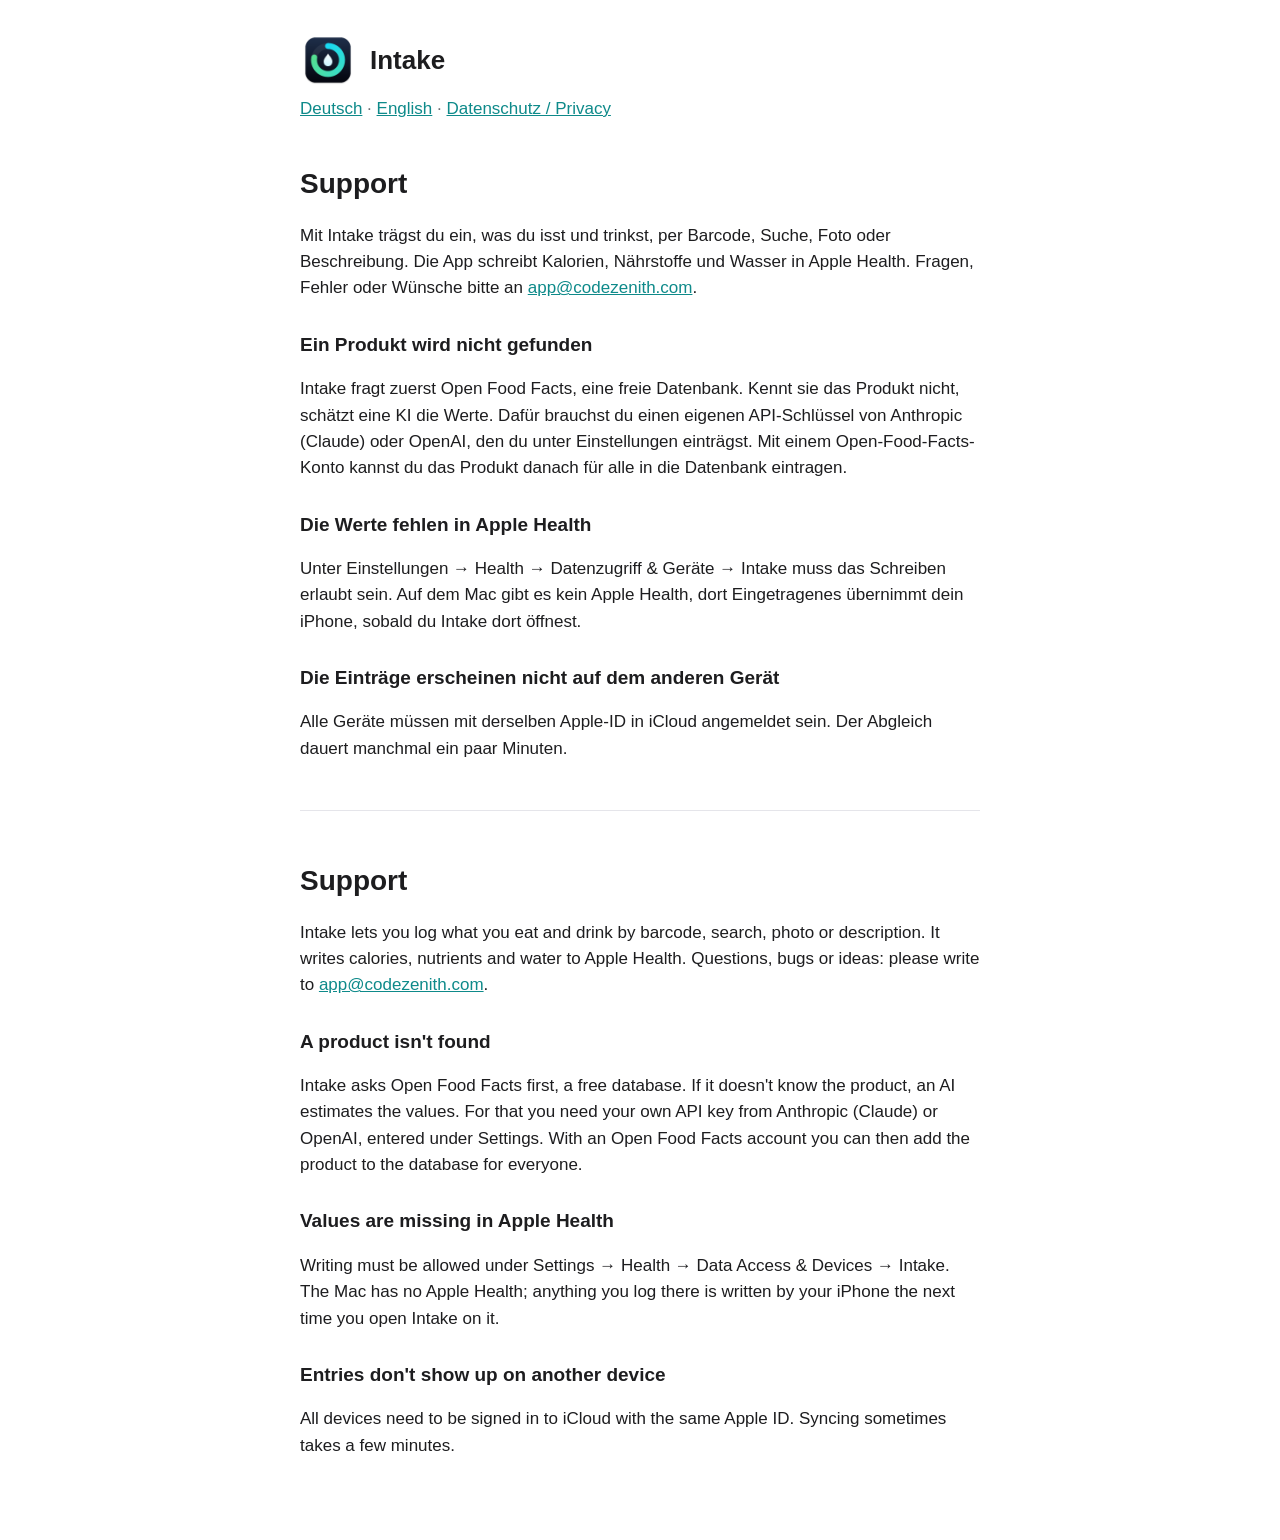
==== index.html @ ca99c467 "Support- und Datenschutzseite fuer Intake" ====
<!doctype html>
<html lang="de">
<head>
<meta charset="utf-8">
<meta name="viewport" content="width=device-width, initial-scale=1">
<title>Intake – Support</title>
<link rel="stylesheet" href="style.css">
</head>
<body>
<main>
<header><img src="icon.png" alt=""><a href="./">Intake</a></header>
<nav><a href="#de">Deutsch</a> · <a href="#en">English</a> · <a href="privacy.html">Datenschutz / Privacy</a></nav>

<section id="de" lang="de">
<h1>Support</h1>
<p>Mit Intake trägst du ein, was du isst und trinkst, per Barcode, Suche, Foto oder Beschreibung. Die App schreibt Kalorien, Nährstoffe und Wasser in Apple Health. Fragen, Fehler oder Wünsche bitte an <a href="mailto:app@codezenith.com">app@codezenith.com</a>.</p>

<h2>Ein Produkt wird nicht gefunden</h2>
<p>Intake fragt zuerst Open Food Facts, eine freie Datenbank. Kennt sie das Produkt nicht, schätzt eine KI die Werte. Dafür brauchst du einen eigenen API-Schlüssel von Anthropic (Claude) oder OpenAI, den du unter Einstellungen einträgst. Mit einem Open-Food-Facts-Konto kannst du das Produkt danach für alle in die Datenbank eintragen.</p>

<h2>Die Werte fehlen in Apple Health</h2>
<p>Unter Einstellungen → Health → Datenzugriff &amp; Geräte → Intake muss das Schreiben erlaubt sein. Auf dem Mac gibt es kein Apple Health, dort Eingetragenes übernimmt dein iPhone, sobald du Intake dort öffnest.</p>

<h2>Die Einträge erscheinen nicht auf dem anderen Gerät</h2>
<p>Alle Geräte müssen mit derselben Apple-ID in iCloud angemeldet sein. Der Abgleich dauert manchmal ein paar Minuten.</p>
</section>

<hr>

<section id="en" lang="en">
<h1>Support</h1>
<p>Intake lets you log what you eat and drink by barcode, search, photo or description. It writes calories, nutrients and water to Apple Health. Questions, bugs or ideas: please write to <a href="mailto:app@codezenith.com">app@codezenith.com</a>.</p>

<h2>A product isn't found</h2>
<p>Intake asks Open Food Facts first, a free database. If it doesn't know the product, an AI estimates the values. For that you need your own API key from Anthropic (Claude) or OpenAI, entered under Settings. With an Open Food Facts account you can then add the product to the database for everyone.</p>

<h2>Values are missing in Apple Health</h2>
<p>Writing must be allowed under Settings → Health → Data Access &amp; Devices → Intake. The Mac has no Apple Health; anything you log there is written by your iPhone the next time you open Intake on it.</p>

<h2>Entries don't show up on another device</h2>
<p>All devices need to be signed in to iCloud with the same Apple ID. Syncing sometimes takes a few minutes.</p>
</section>
</main>
</body>
</html>
---- style.css ----
:root { --bg: #ffffff; --fg: #1d1d1f; --muted: #6e6e73; --accent: #0e8a8a; --line: #e5e5ea; }
@media (prefers-color-scheme: dark) { :root { --bg: #000000; --fg: #f5f5f7; --muted: #a1a1a6; --accent: #3ee0a8; --line: #2c2c2e; } }
body { margin: 0; background: var(--bg); color: var(--fg); font: 17px/1.55 -apple-system, BlinkMacSystemFont, "Helvetica Neue", sans-serif; }
main { max-width: 680px; margin: 0 auto; padding: 32px 16px 64px; }
header { display: flex; align-items: center; gap: 14px; margin-bottom: 8px; }
header img { width: 56px; height: 56px; }
header a { color: inherit; text-decoration: none; font-size: 26px; font-weight: 600; }
nav { margin: 8px 0 32px; color: var(--muted); }
nav a, p a { color: var(--accent); }
h1 { font-size: 28px; margin: 40px 0 4px; }
h2 { font-size: 19px; margin: 28px 0 4px; }
hr { border: 0; border-top: 1px solid var(--line); margin: 48px 0; }
.muted { color: var(--muted); }
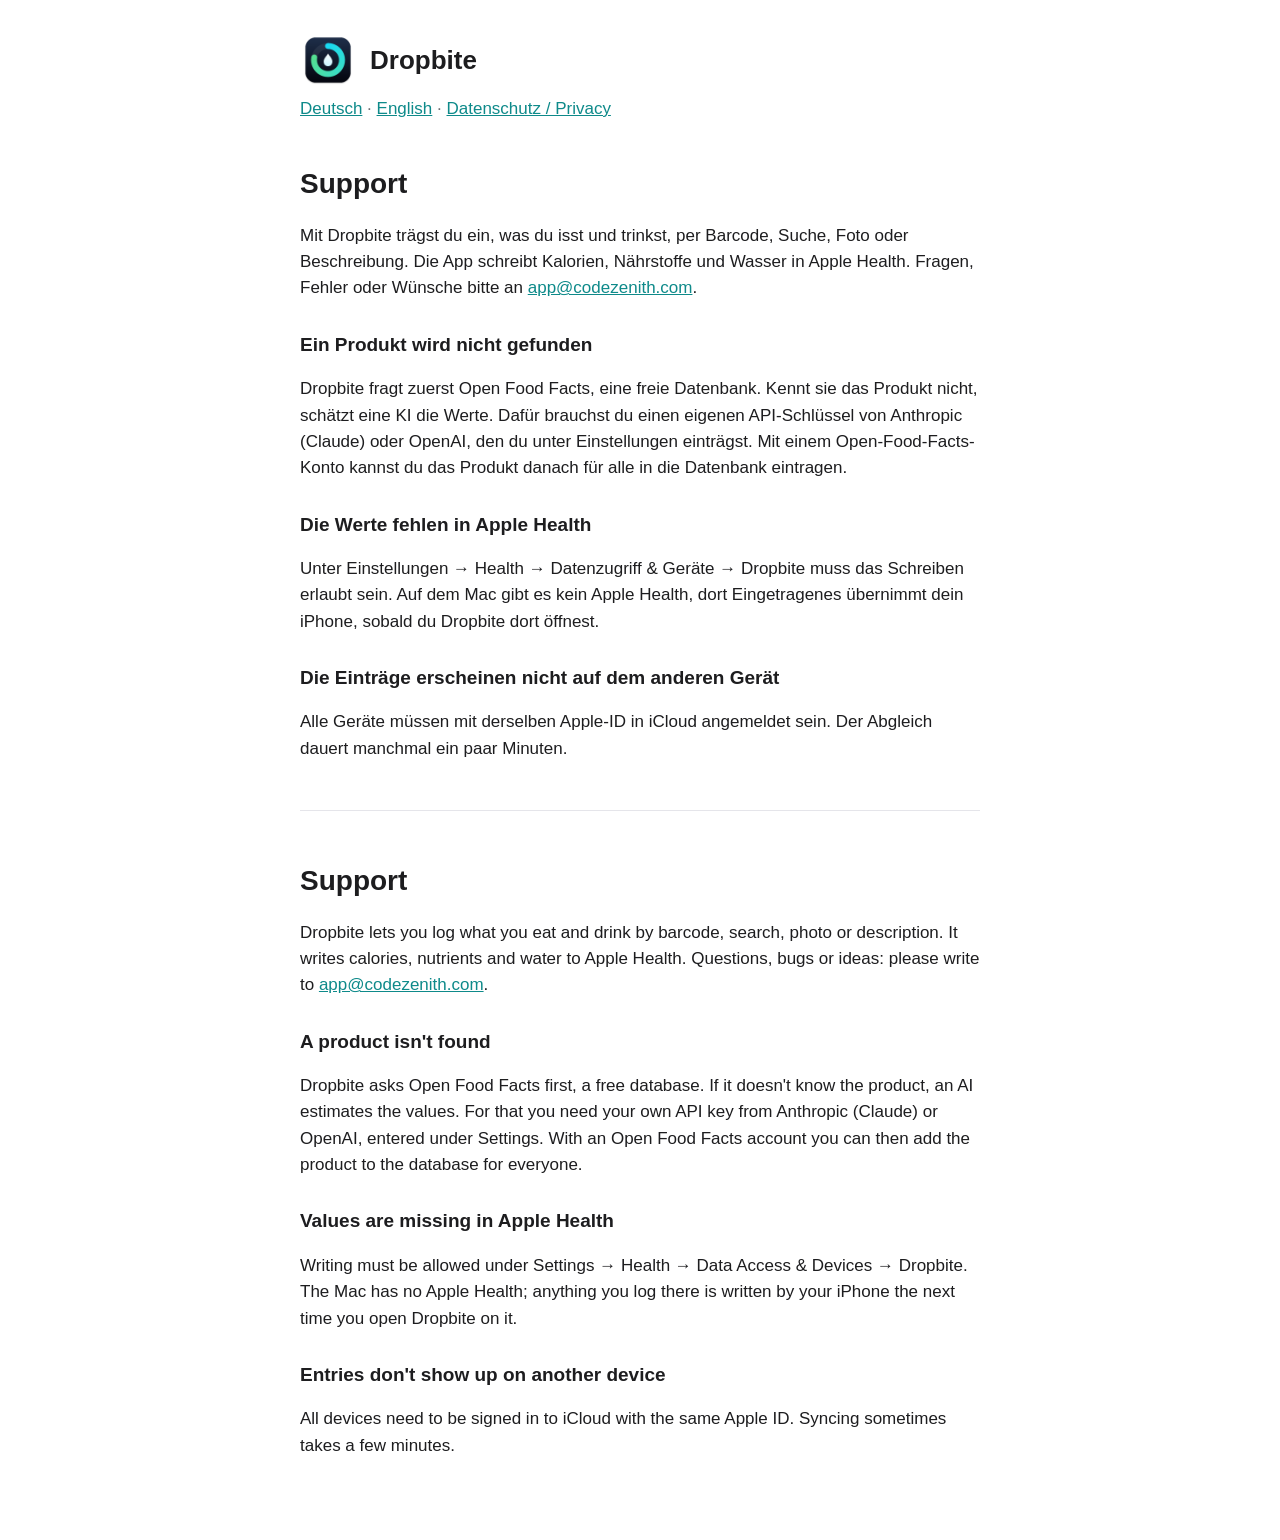
==== commit 2cf320ae: "App heisst Dropbite" ====
--- a/index.html
+++ b/index.html
@@ -3,23 +3,23 @@
 <head>
 <meta charset="utf-8">
 <meta name="viewport" content="width=device-width, initial-scale=1">
-<title>Intake – Support</title>
+<title>Dropbite – Support</title>
 <link rel="stylesheet" href="style.css">
 </head>
 <body>
 <main>
-<header><img src="icon.png" alt=""><a href="./">Intake</a></header>
+<header><img src="icon.png" alt=""><a href="./">Dropbite</a></header>
 <nav><a href="#de">Deutsch</a> · <a href="#en">English</a> · <a href="privacy.html">Datenschutz / Privacy</a></nav>
 
 <section id="de" lang="de">
 <h1>Support</h1>
-<p>Mit Intake trägst du ein, was du isst und trinkst, per Barcode, Suche, Foto oder Beschreibung. Die App schreibt Kalorien, Nährstoffe und Wasser in Apple Health. Fragen, Fehler oder Wünsche bitte an <a href="mailto:app@codezenith.com">app@codezenith.com</a>.</p>
+<p>Mit Dropbite trägst du ein, was du isst und trinkst, per Barcode, Suche, Foto oder Beschreibung. Die App schreibt Kalorien, Nährstoffe und Wasser in Apple Health. Fragen, Fehler oder Wünsche bitte an <a href="mailto:app@codezenith.com">app@codezenith.com</a>.</p>
 
 <h2>Ein Produkt wird nicht gefunden</h2>
-<p>Intake fragt zuerst Open Food Facts, eine freie Datenbank. Kennt sie das Produkt nicht, schätzt eine KI die Werte. Dafür brauchst du einen eigenen API-Schlüssel von Anthropic (Claude) oder OpenAI, den du unter Einstellungen einträgst. Mit einem Open-Food-Facts-Konto kannst du das Produkt danach für alle in die Datenbank eintragen.</p>
+<p>Dropbite fragt zuerst Open Food Facts, eine freie Datenbank. Kennt sie das Produkt nicht, schätzt eine KI die Werte. Dafür brauchst du einen eigenen API-Schlüssel von Anthropic (Claude) oder OpenAI, den du unter Einstellungen einträgst. Mit einem Open-Food-Facts-Konto kannst du das Produkt danach für alle in die Datenbank eintragen.</p>
 
 <h2>Die Werte fehlen in Apple Health</h2>
-<p>Unter Einstellungen → Health → Datenzugriff &amp; Geräte → Intake muss das Schreiben erlaubt sein. Auf dem Mac gibt es kein Apple Health, dort Eingetragenes übernimmt dein iPhone, sobald du Intake dort öffnest.</p>
+<p>Unter Einstellungen → Health → Datenzugriff &amp; Geräte → Dropbite muss das Schreiben erlaubt sein. Auf dem Mac gibt es kein Apple Health, dort Eingetragenes übernimmt dein iPhone, sobald du Dropbite dort öffnest.</p>
 
 <h2>Die Einträge erscheinen nicht auf dem anderen Gerät</h2>
 <p>Alle Geräte müssen mit derselben Apple-ID in iCloud angemeldet sein. Der Abgleich dauert manchmal ein paar Minuten.</p>
@@ -29,13 +29,13 @@
 
 <section id="en" lang="en">
 <h1>Support</h1>
-<p>Intake lets you log what you eat and drink by barcode, search, photo or description. It writes calories, nutrients and water to Apple Health. Questions, bugs or ideas: please write to <a href="mailto:app@codezenith.com">app@codezenith.com</a>.</p>
+<p>Dropbite lets you log what you eat and drink by barcode, search, photo or description. It writes calories, nutrients and water to Apple Health. Questions, bugs or ideas: please write to <a href="mailto:app@codezenith.com">app@codezenith.com</a>.</p>
 
 <h2>A product isn't found</h2>
-<p>Intake asks Open Food Facts first, a free database. If it doesn't know the product, an AI estimates the values. For that you need your own API key from Anthropic (Claude) or OpenAI, entered under Settings. With an Open Food Facts account you can then add the product to the database for everyone.</p>
+<p>Dropbite asks Open Food Facts first, a free database. If it doesn't know the product, an AI estimates the values. For that you need your own API key from Anthropic (Claude) or OpenAI, entered under Settings. With an Open Food Facts account you can then add the product to the database for everyone.</p>
 
 <h2>Values are missing in Apple Health</h2>
-<p>Writing must be allowed under Settings → Health → Data Access &amp; Devices → Intake. The Mac has no Apple Health; anything you log there is written by your iPhone the next time you open Intake on it.</p>
+<p>Writing must be allowed under Settings → Health → Data Access &amp; Devices → Dropbite. The Mac has no Apple Health; anything you log there is written by your iPhone the next time you open Dropbite on it.</p>
 
 <h2>Entries don't show up on another device</h2>
 <p>All devices need to be signed in to iCloud with the same Apple ID. Syncing sometimes takes a few minutes.</p>
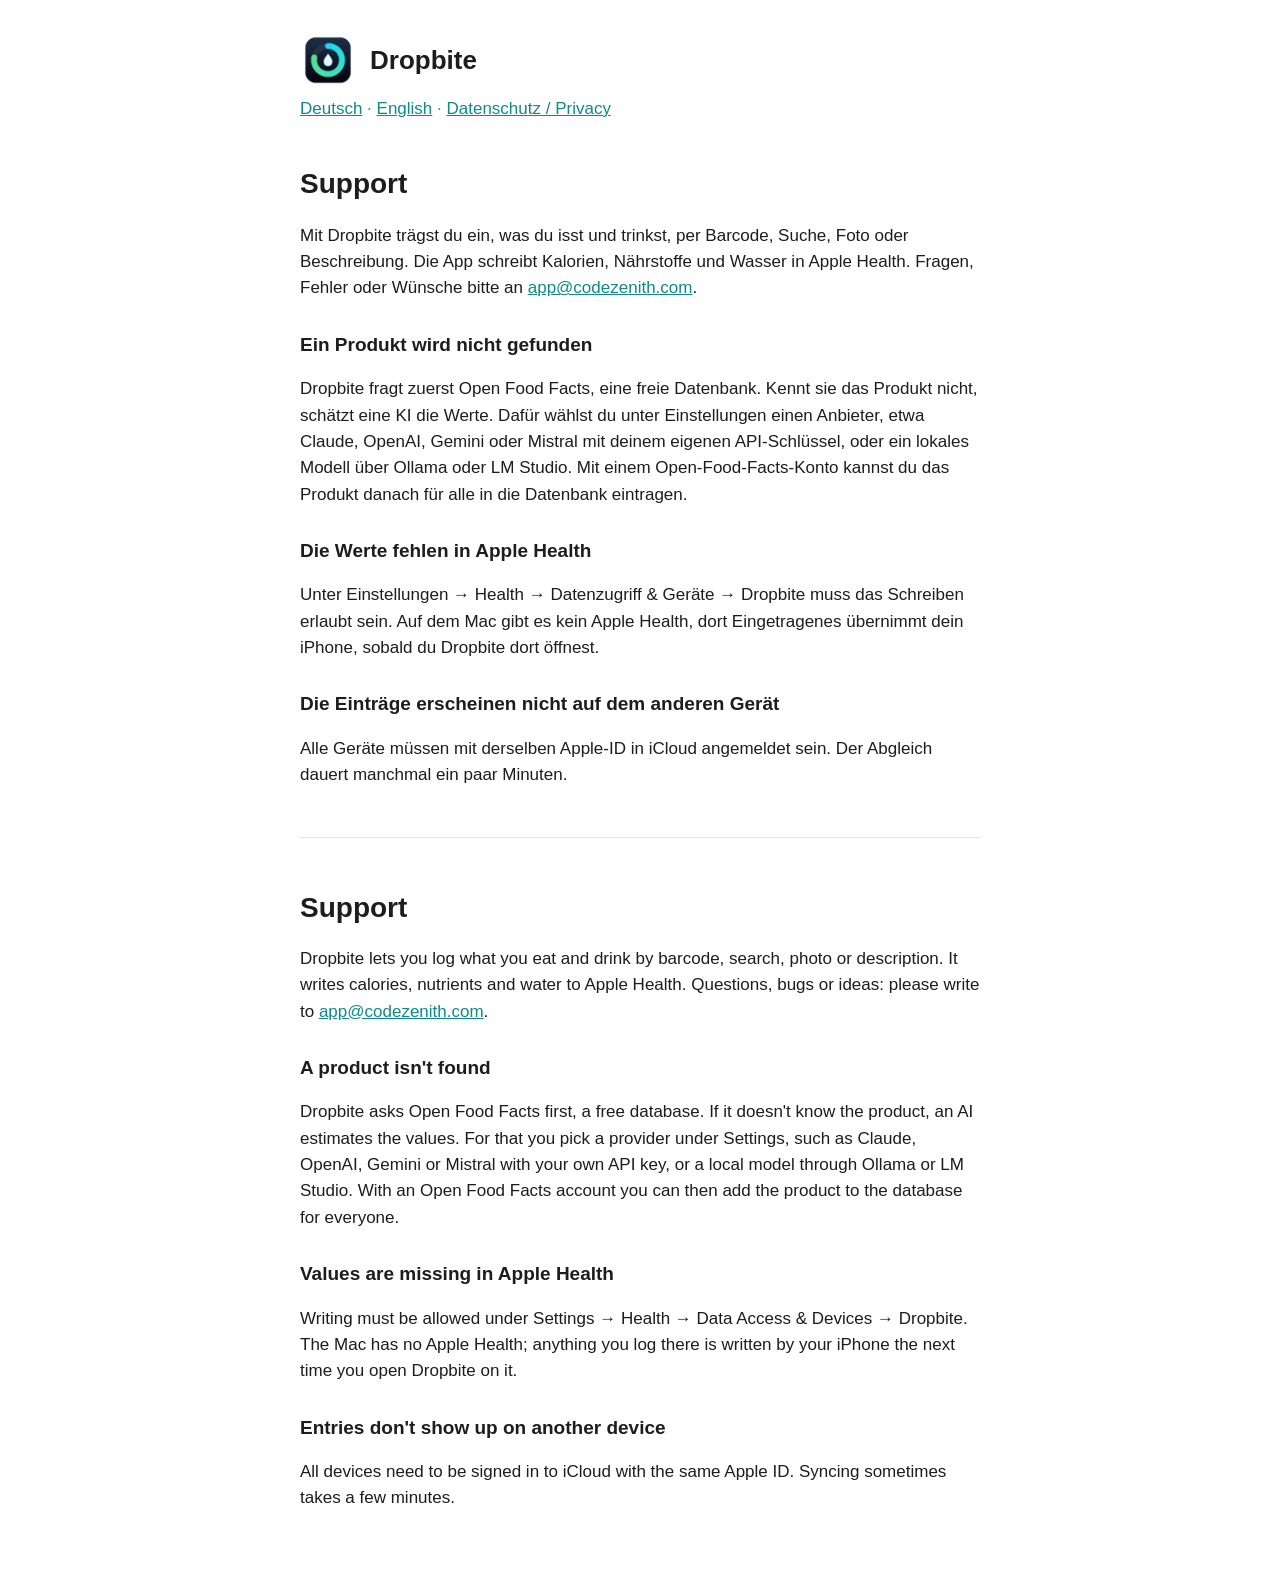
==== commit 40e6ddf2: "Datenschutz und Hilfe: weitere KI-Anbieter, lokale Server, Produktfotos" ====
--- a/index.html
+++ b/index.html
@@ -16,7 +16,7 @@
 <p>Mit Dropbite trägst du ein, was du isst und trinkst, per Barcode, Suche, Foto oder Beschreibung. Die App schreibt Kalorien, Nährstoffe und Wasser in Apple Health. Fragen, Fehler oder Wünsche bitte an <a href="mailto:app@codezenith.com">app@codezenith.com</a>.</p>
 
 <h2>Ein Produkt wird nicht gefunden</h2>
-<p>Dropbite fragt zuerst Open Food Facts, eine freie Datenbank. Kennt sie das Produkt nicht, schätzt eine KI die Werte. Dafür brauchst du einen eigenen API-Schlüssel von Anthropic (Claude) oder OpenAI, den du unter Einstellungen einträgst. Mit einem Open-Food-Facts-Konto kannst du das Produkt danach für alle in die Datenbank eintragen.</p>
+<p>Dropbite fragt zuerst Open Food Facts, eine freie Datenbank. Kennt sie das Produkt nicht, schätzt eine KI die Werte. Dafür wählst du unter Einstellungen einen Anbieter, etwa Claude, OpenAI, Gemini oder Mistral mit deinem eigenen API-Schlüssel, oder ein lokales Modell über Ollama oder LM Studio. Mit einem Open-Food-Facts-Konto kannst du das Produkt danach für alle in die Datenbank eintragen.</p>
 
 <h2>Die Werte fehlen in Apple Health</h2>
 <p>Unter Einstellungen → Health → Datenzugriff &amp; Geräte → Dropbite muss das Schreiben erlaubt sein. Auf dem Mac gibt es kein Apple Health, dort Eingetragenes übernimmt dein iPhone, sobald du Dropbite dort öffnest.</p>
@@ -32,7 +32,7 @@
 <p>Dropbite lets you log what you eat and drink by barcode, search, photo or description. It writes calories, nutrients and water to Apple Health. Questions, bugs or ideas: please write to <a href="mailto:app@codezenith.com">app@codezenith.com</a>.</p>
 
 <h2>A product isn't found</h2>
-<p>Dropbite asks Open Food Facts first, a free database. If it doesn't know the product, an AI estimates the values. For that you need your own API key from Anthropic (Claude) or OpenAI, entered under Settings. With an Open Food Facts account you can then add the product to the database for everyone.</p>
+<p>Dropbite asks Open Food Facts first, a free database. If it doesn't know the product, an AI estimates the values. For that you pick a provider under Settings, such as Claude, OpenAI, Gemini or Mistral with your own API key, or a local model through Ollama or LM Studio. With an Open Food Facts account you can then add the product to the database for everyone.</p>
 
 <h2>Values are missing in Apple Health</h2>
 <p>Writing must be allowed under Settings → Health → Data Access &amp; Devices → Dropbite. The Mac has no Apple Health; anything you log there is written by your iPhone the next time you open Dropbite on it.</p>
